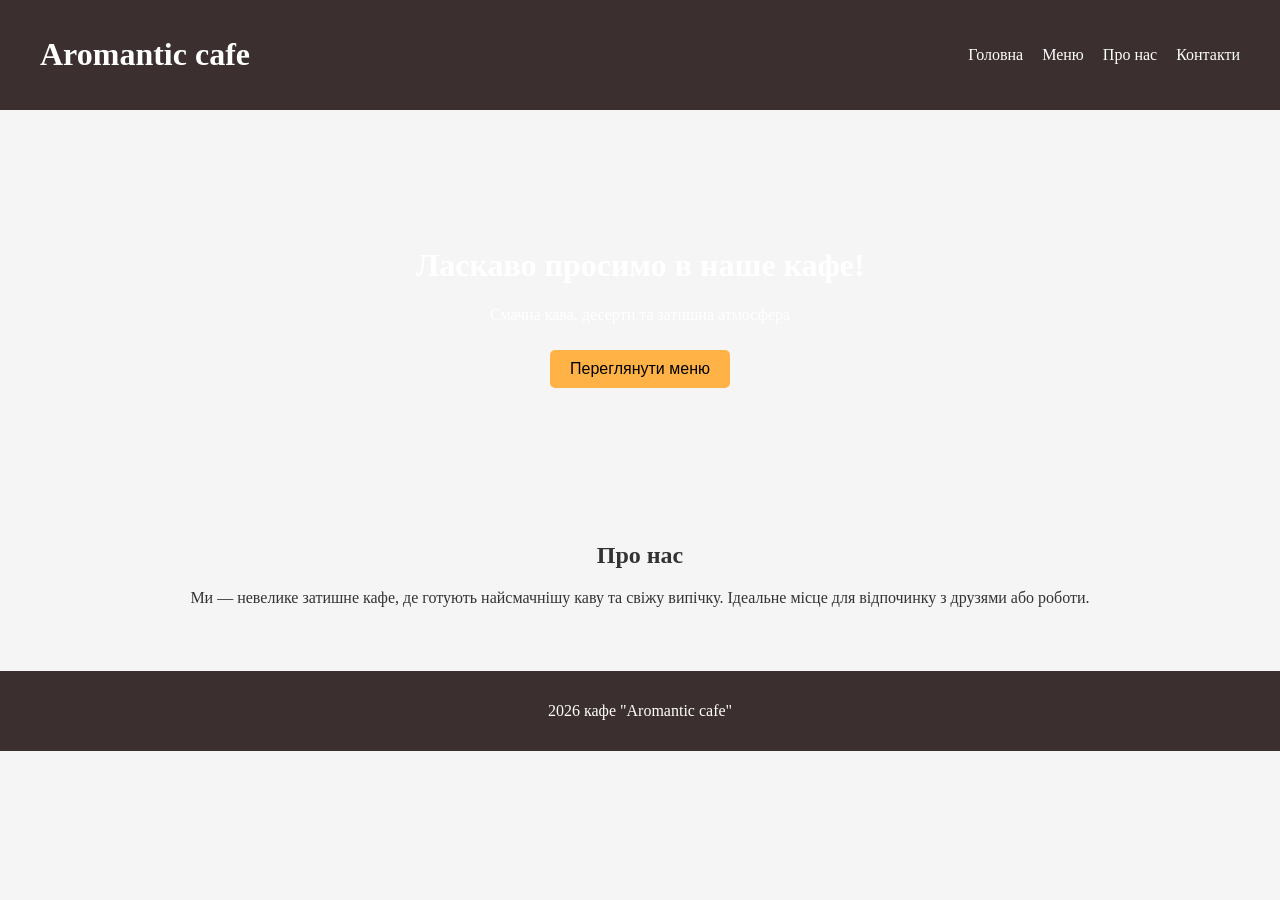
==== index.html @ 3312d3fb "Update index.html" ====
<!DOCTYPE html>
<html lang="en">
<head>
    <link rel="stylesheet" href="style.css">
</head>
<header>
    <H1>Aromantic cafe</H1>
<nav>
        <a href="#">Головна</a>
        <a href="#">Меню</a>
        <a href="#">Про нас</a>
        <a href="#">Контакти</a>
    </nav>
</header>
<menu class="hero">
    <h1>Ласкаво просимо в наше кафе!</h1>
    <p>Смачна кава, десерти та затишна атмосфера</p>
    <button>Переглянути меню</button>
</menu>
<about>
    <h2>Про нас</h2>
    <p>
        Ми — невелике затишне кафе, де готують найсмачнішу каву та свіжу випічку.
        Ідеальне місце для відпочинку з друзями або роботи.
    </p>
</about>
<footer>
    <p>2026 кафе "Aromantic cafe"</p>
</footer>
<body>
  
</body>
</html>
---- style.css ----
body{
    margin:0px;
    background: #f5f5f5;
    color: #333;
}
header {
    background: #3b2f2f;
    color: white;
    display: flex;
    justify-content: space-between;
    padding: 15px 40px;
    align-items: center;
}
nav a {
   color:white; 
   margin-left:15px;
   text-decoration: none;
   
}
.hero {
    background: url("https://images.unsplash.com/photo-1509042239860-f550ce710b93") center/cover;
    color: white;
    text-align: center;
    padding: 100px 20px;
}
.hero button {
    padding: 10px 20px;
    border: none;
    background: #ffb347;
    cursor: pointer;
    margin-top: 10px;
    font-size: 16px;
    border-radius: 5px;
}
about {
    padding: 40px;
    text-align: center;
}
footer {
    background: #3b2f2f;
    color: white;
    text-align: center;
    padding: 15px;
    margin-top: 30px;
}
.menu {
    padding: 40px;
    text-align: center;
}
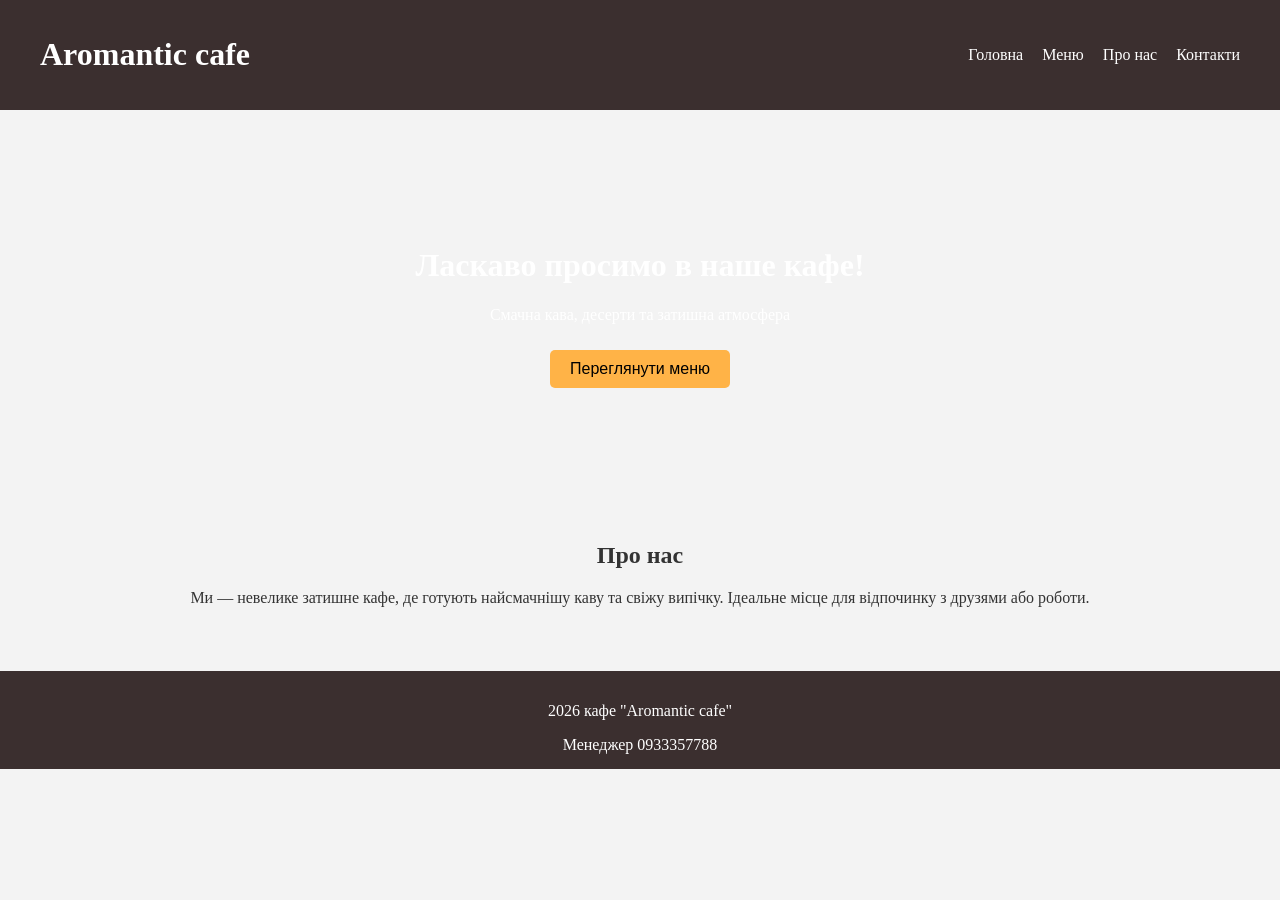
==== commit f3d6b5e7: "Update index.html" ====
--- a/index.html
+++ b/index.html
@@ -26,6 +26,7 @@
 </about>
 <footer>
     <p>2026 кафе "Aromantic cafe"</p>
+    <p1>Менеджер 0933357788</p1>
 </footer>
 <body>
   
--- a/style.css
+++ b/style.css
@@ -47,3 +47,70 @@
     padding: 40px;
     text-align: center;
 }
+body {
+    margin: 0;
+    background: #f3f3f3;
+}
+
+.top {
+    background: #3b2f2f;
+    color: white;
+    text-align: center;
+    padding: 20px;
+}
+
+.menu {
+    display: flex;
+    justify-content: center;
+    gap: 20px;
+    padding: 40px;
+    flex-wrap: wrap;
+}
+
+.item {
+    background: white;
+    padding: 20px;
+    width: 220px;
+    border-radius: 12px;
+    box-shadow: 0 0 10px rgba(0,0,0,0.1);
+}
+
+.item h2 {
+    text-align: center;
+}
+
+ul {
+    list-style: none;
+    padding: 0;
+    text-align: center;
+}
+
+li {
+    padding: 5px 0;
+}
+.topp {
+    background:#3b2f2f;
+    color:white;
+    padding: 15px;
+    margin:-10px;
+}
+.aboutt {
+    display: flex;
+    justify-content: center;
+    gap: 20px;
+    padding: 40px;
+    flex-wrap: wrap;
+}
+
+.boxx {
+    background: white;
+    width: 250px;
+    padding: 20px;
+    border-radius: 12px;
+    box-shadow: 0 0 10px rgba(0,0,0,0.1);
+    text-align: center;
+}
+
+.boxx h2 {
+    color: #3b2f2f;
+}
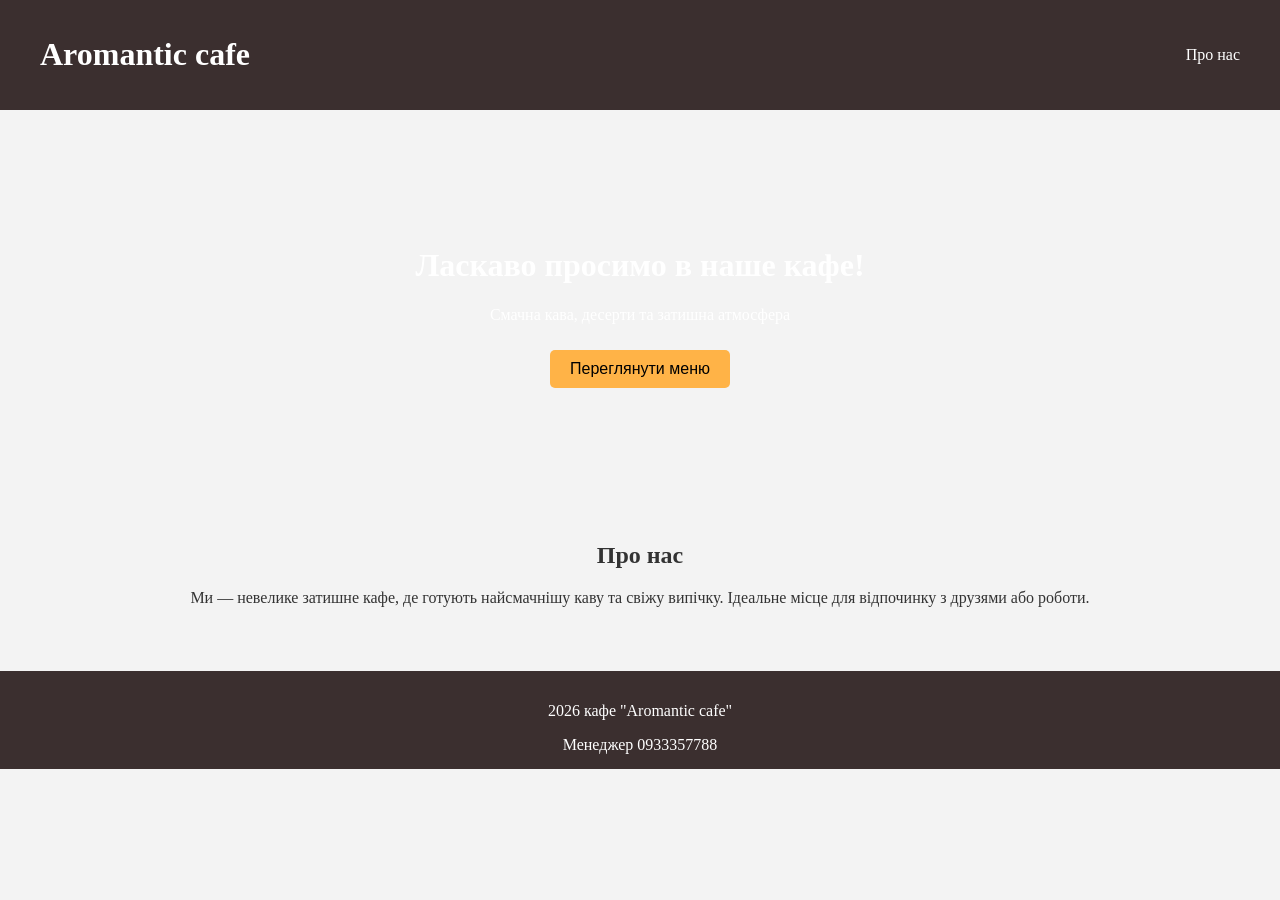
==== commit 28e0f32b: "Update index.html" ====
--- a/index.html
+++ b/index.html
@@ -6,16 +6,13 @@
 <header>
     <H1>Aromantic cafe</H1>
 <nav>
-        <a href="#">Головна</a>
-        <a href="#">Меню</a>
-        <a href="#">Про нас</a>
-        <a href="#">Контакти</a>
+        <a href="about.html">Про нас</a>
     </nav>
 </header>
 <menu class="hero">
     <h1>Ласкаво просимо в наше кафе!</h1>
     <p>Смачна кава, десерти та затишна атмосфера</p>
-    <button>Переглянути меню</button>
+    <button href="menu.html">Переглянути меню</button>
 </menu>
 <about>
     <h2>Про нас</h2>
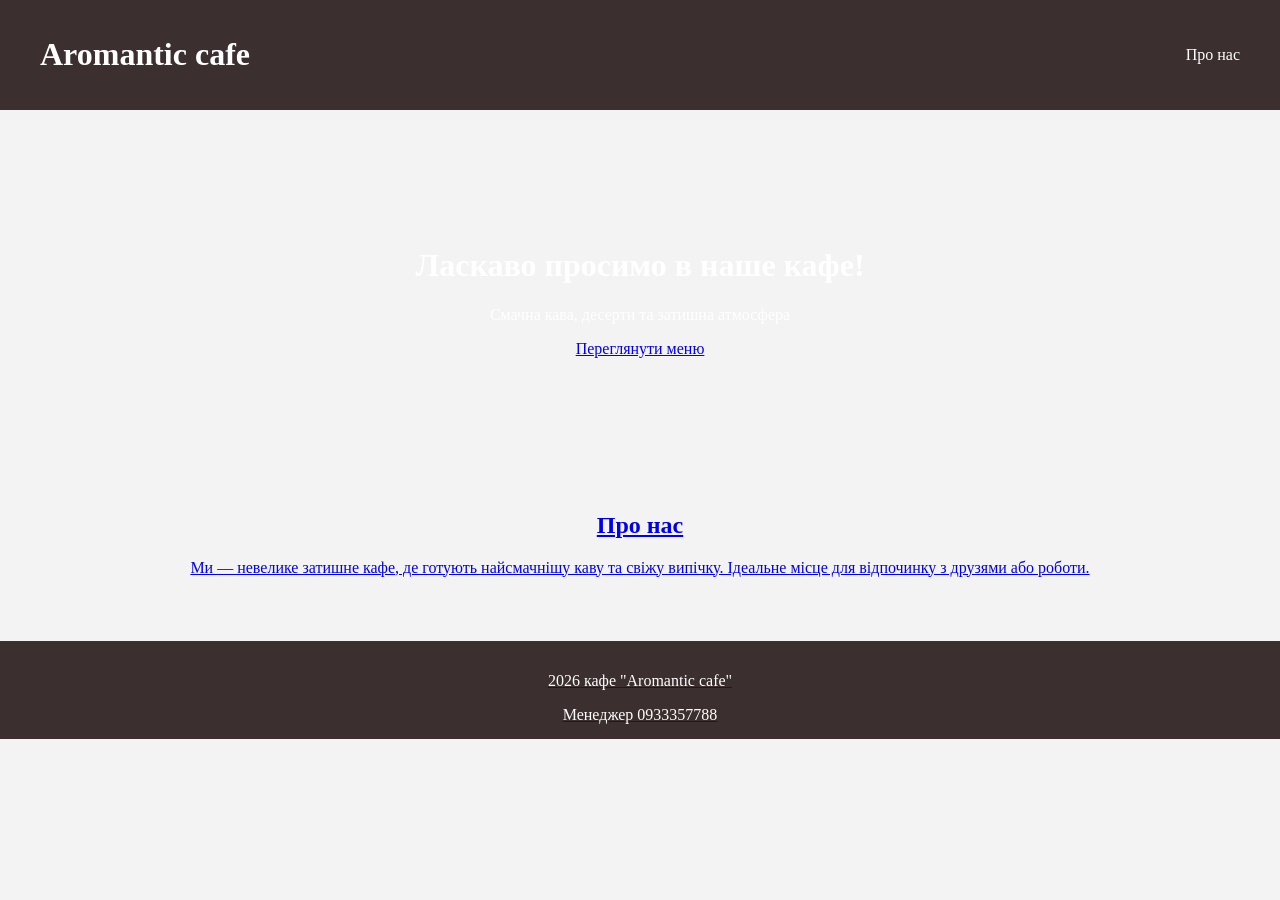
==== commit f8caba13: "Update index.html" ====
--- a/index.html
+++ b/index.html
@@ -12,7 +12,7 @@
 <menu class="hero">
     <h1>Ласкаво просимо в наше кафе!</h1>
     <p>Смачна кава, десерти та затишна атмосфера</p>
-    <button href="menu.html">Переглянути меню</button>
+    <a class="button" href="menu.html">Переглянути меню</button>
 </menu>
 <about>
     <h2>Про нас</h2>
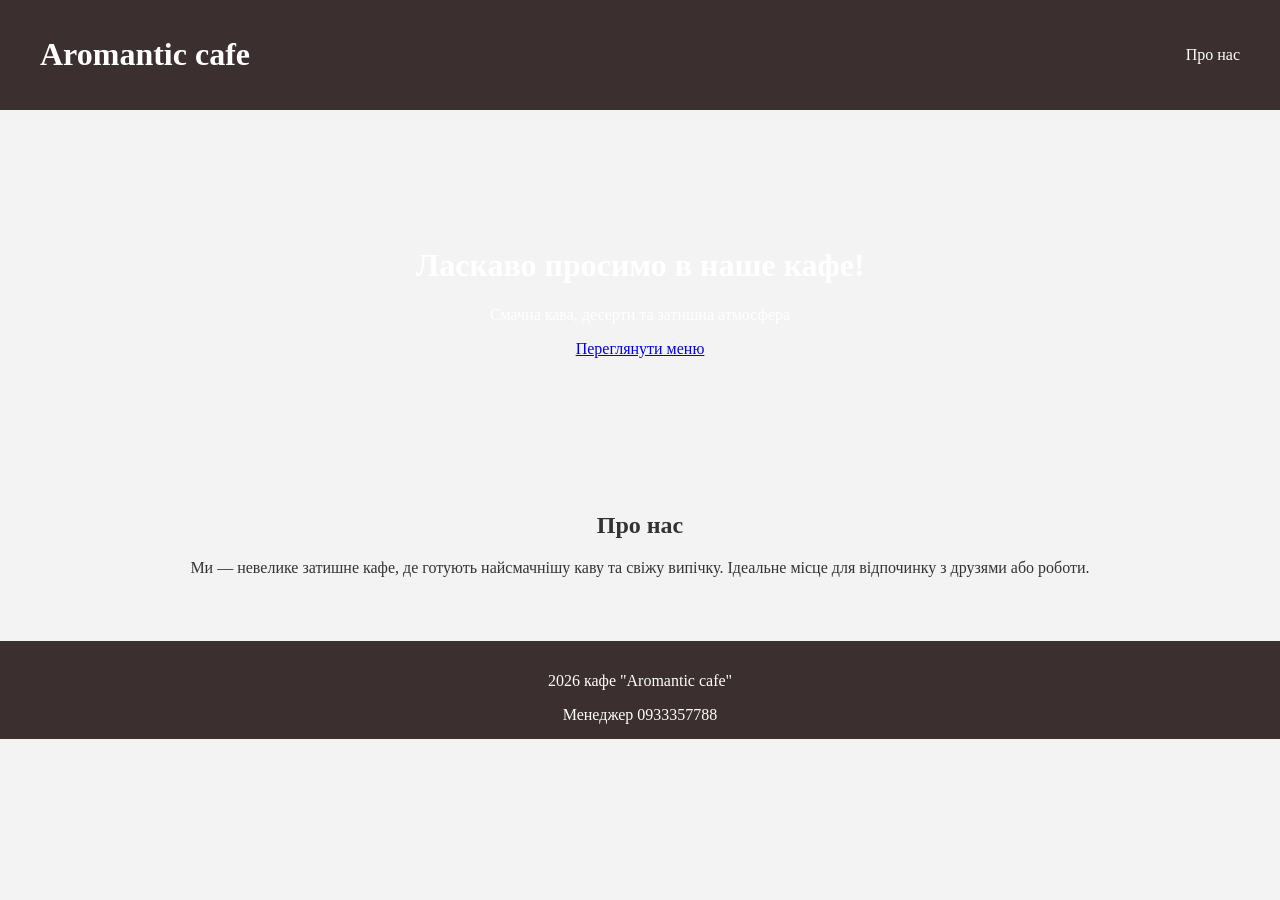
==== commit cb9b4cf7: "Update index.html" ====
--- a/index.html
+++ b/index.html
@@ -12,7 +12,7 @@
 <menu class="hero">
     <h1>Ласкаво просимо в наше кафе!</h1>
     <p>Смачна кава, десерти та затишна атмосфера</p>
-    <a class="button" href="menu.html">Переглянути меню</button>
+    <a class="button" href="menu.html">Переглянути меню</a>
 </menu>
 <about>
     <h2>Про нас</h2>
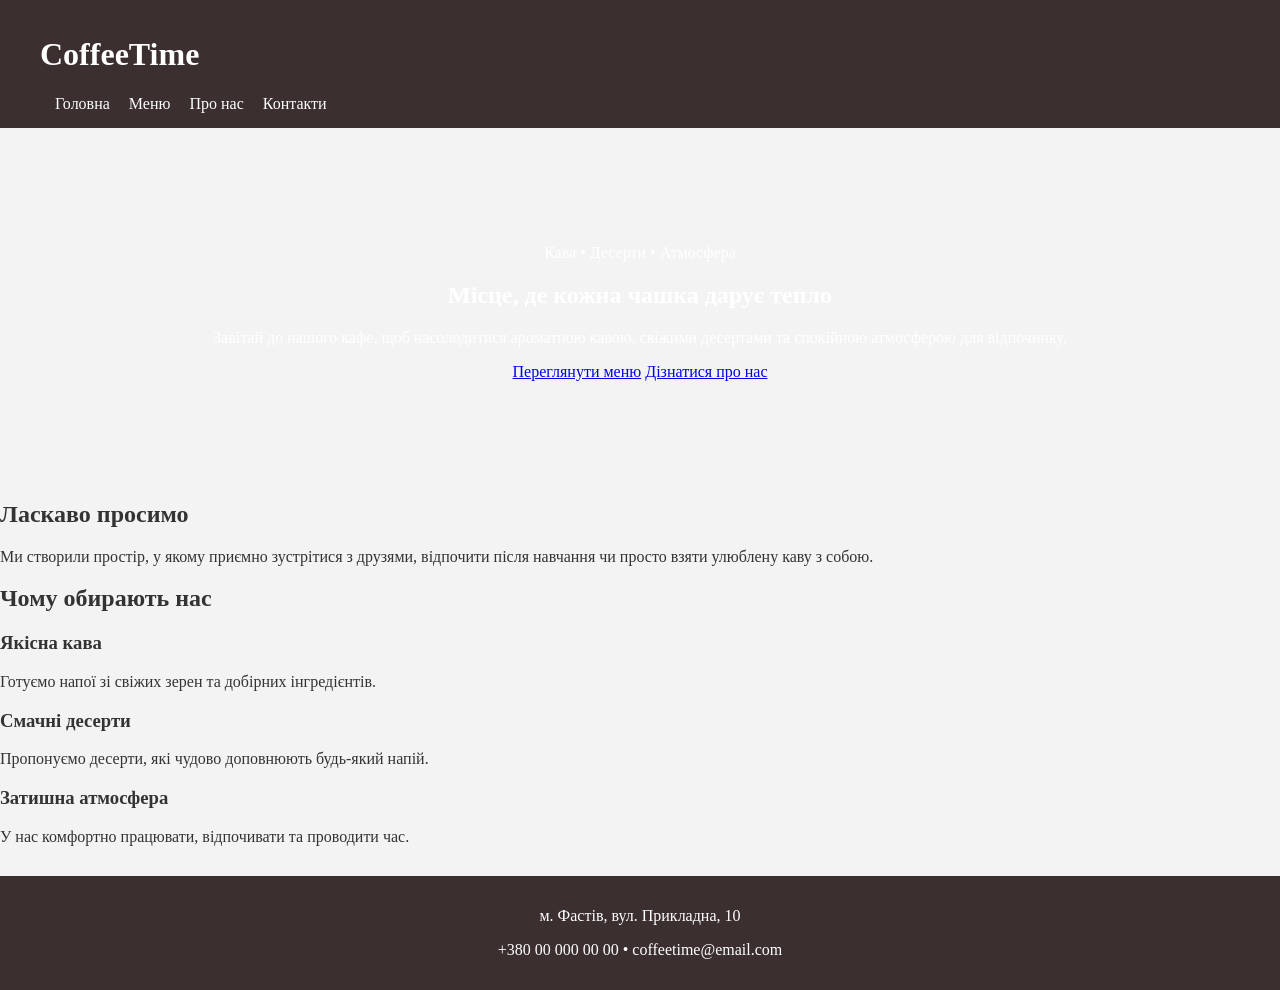
==== commit de1d8471: "Update index.html" ====
--- a/index.html
+++ b/index.html
@@ -1,31 +1,84 @@
 <!DOCTYPE html>
-<html lang="en">
+<html lang="uk">
 <head>
+    <meta charset="UTF-8">
+    <meta name="viewport" content="width=device-width, initial-scale=1.0">
+    <title>Затишне кафе</title>
     <link rel="stylesheet" href="style.css">
 </head>
-<header>
-    <H1>Aromantic cafe</H1>
-<nav>
-        <a href="about.html">Про нас</a>
-    </nav>
-</header>
-<menu class="hero">
-    <h1>Ласкаво просимо в наше кафе!</h1>
-    <p>Смачна кава, десерти та затишна атмосфера</p>
-    <a class="button" href="menu.html">Переглянути меню</a>
-</menu>
-<about>
-    <h2>Про нас</h2>
-    <p>
-        Ми — невелике затишне кафе, де готують найсмачнішу каву та свіжу випічку.
-        Ідеальне місце для відпочинку з друзями або роботи.
-    </p>
-</about>
-<footer>
-    <p>2026 кафе "Aromantic cafe"</p>
-    <p1>Менеджер 0933357788</p1>
-</footer>
 <body>
-  
+
+    <header class="header">
+        <div class="container nav">
+            <h1 class="logo">CoffeeTime</h1>
+
+            <nav class="navigation">
+                <a href="index.html">Головна</a>
+                <a href="menu.html">Меню</a>
+                <a href="about.html">Про нас</a>
+                <a href="#contacts">Контакти</a>
+            </nav>
+        </div>
+    </header>
+
+    <main>
+        <section class="hero">
+            <div class="container hero-content">
+                <p class="subtitle">Кава • Десерти • Атмосфера</p>
+                <h2>Місце, де кожна чашка дарує тепло</h2>
+                <p class="hero-text">
+                    Завітай до нашого кафе, щоб насолодитися ароматною кавою,
+                    свіжими десертами та спокійною атмосферою для відпочинку.
+                </p>
+
+                <div class="hero-buttons">
+                    <a href="menu.html" class="btn">Переглянути меню</a>
+                    <a href="about.html" class="btn btn-light">Дізнатися про нас</a>
+                </div>
+            </div>
+        </section>
+
+        <section class="welcome">
+            <div class="container">
+                <h2>Ласкаво просимо</h2>
+                <p>
+                    Ми створили простір, у якому приємно зустрітися з друзями,
+                    відпочити після навчання чи просто взяти улюблену каву з собою.
+                </p>
+            </div>
+        </section>
+
+        <section class="advantages">
+            <div class="container">
+                <h2>Чому обирають нас</h2>
+
+                <div class="cards">
+                    <div class="card">
+                        <h3>Якісна кава</h3>
+                        <p>Готуємо напої зі свіжих зерен та добірних інгредієнтів.</p>
+                    </div>
+
+                    <div class="card">
+                        <h3>Смачні десерти</h3>
+                        <p>Пропонуємо десерти, які чудово доповнюють будь-який напій.</p>
+                    </div>
+
+                    <div class="card">
+                        <h3>Затишна атмосфера</h3>
+                        <p>У нас комфортно працювати, відпочивати та проводити час.</p>
+                    </div>
+                </div>
+            </div>
+        </section>
+
+    </main>
+
+    <footer class="footer" id="contacts">
+        <div class="container">
+            <p>м. Фастів, вул. Прикладна, 10</p>
+            <p>+380 00 000 00 00 • coffeetime@email.com</p>
+        </div>
+    </footer>
+
 </body>
 </html>
--- a/style.css
+++ b/style.css
@@ -23,7 +23,7 @@
     text-align: center;
     padding: 100px 20px;
 }
-.hero button {
+.hero .button {
     padding: 10px 20px;
     border: none;
     background: #ffb347;
@@ -31,6 +31,8 @@
     margin-top: 10px;
     font-size: 16px;
     border-radius: 5px;
+    color:white;
+    text-decoration:none;
 }
 about {
     padding: 40px;
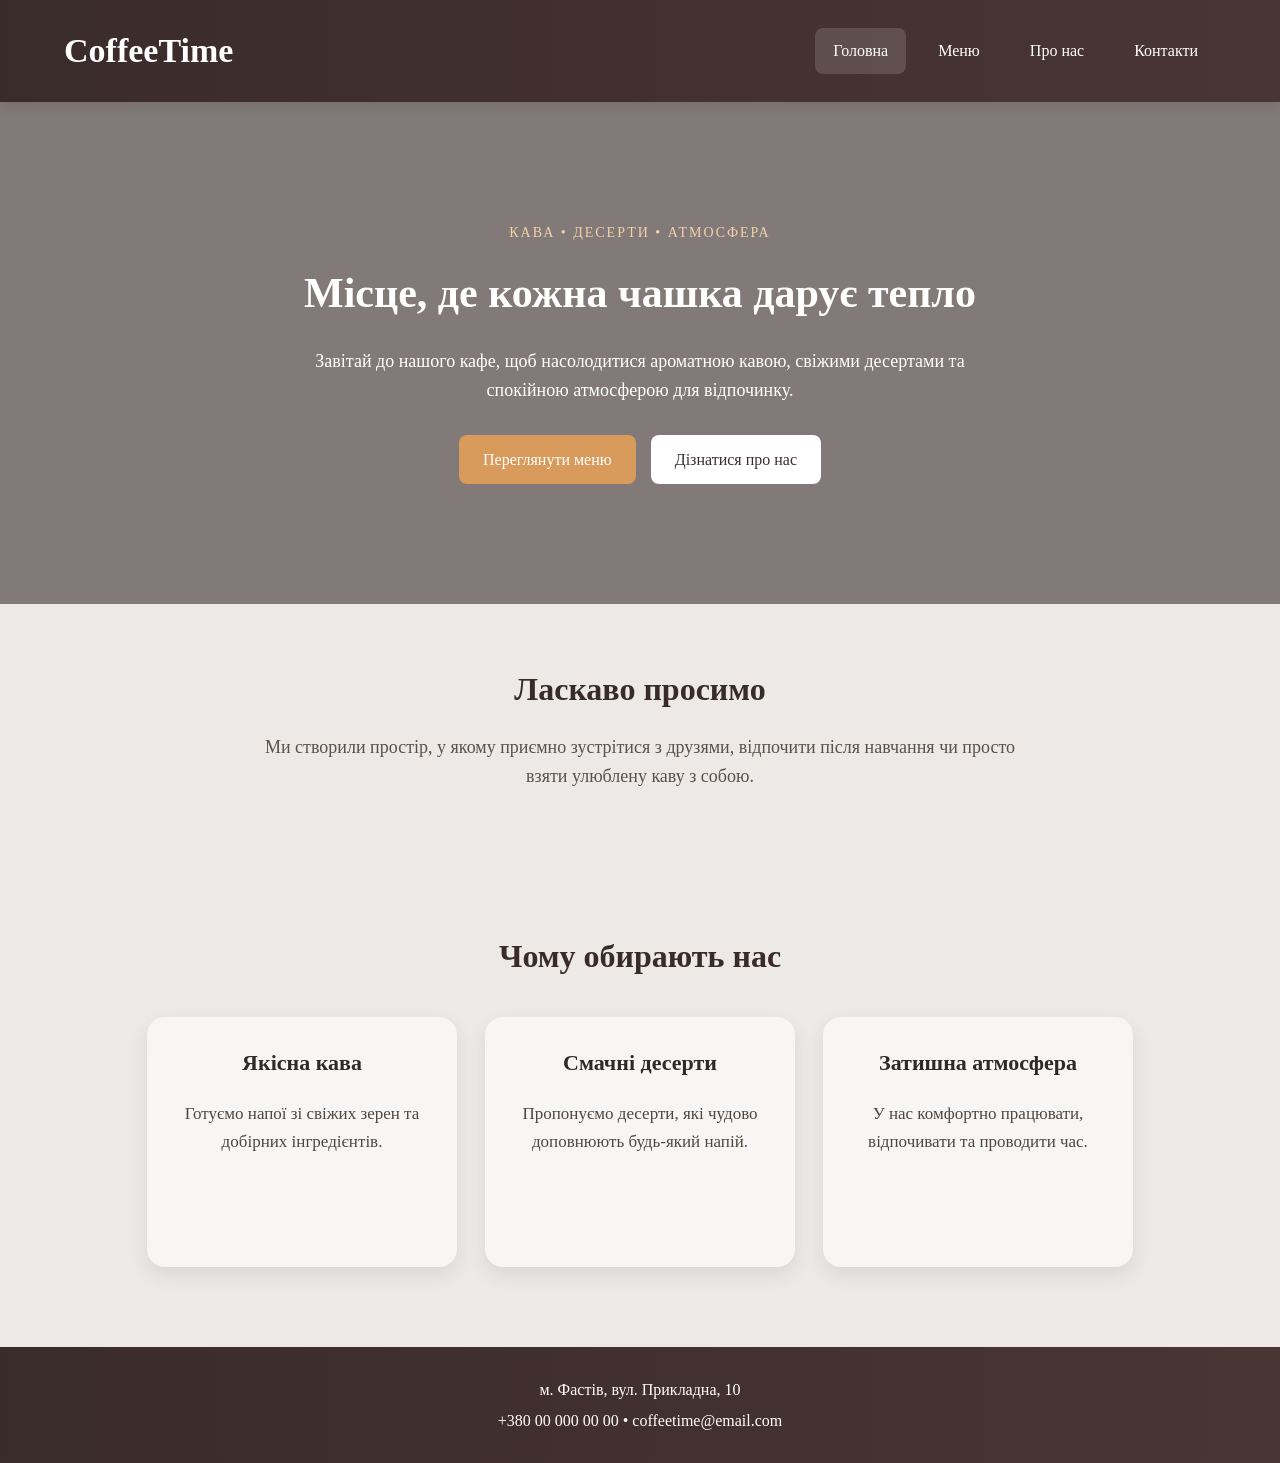
==== commit e0523f3d: "Update index.html" ====
--- a/index.html
+++ b/index.html
@@ -8,18 +8,18 @@
 </head>
 <body>
 
-    <header class="header">
-        <div class="container nav">
-            <h1 class="logo">CoffeeTime</h1>
+    <header class="topbar">
+    <div class="container topbar-content">
+        <h1 class="page-title">CoffeeTime</h1>
 
-            <nav class="navigation">
-                <a href="index.html">Головна</a>
-                <a href="menu.html">Меню</a>
-                <a href="about.html">Про нас</a>
-                <a href="#contacts">Контакти</a>
-            </nav>
-        </div>
-    </header>
+        <nav class="nav">
+            <a href="index.html" class="active">Головна</a>
+            <a href="menu.html">Меню</a>
+            <a href="about.html">Про нас</a>
+            <a href="contacts.html">Контакти</a>
+        </nav>
+    </div>
+</header>
 
     <main>
         <section class="hero">
--- a/style.css
+++ b/style.css
@@ -1,118 +1,387 @@
-body{
-    margin:0px;
-    background: #f5f5f5;
-    color: #333;
-}
-header {
-    background: #3b2f2f;
-    color: white;
+* {
+    margin: 0;
+    padding: 0;
+    box-sizing: border-box;
+}
+
+body {
+    font-family: Georgia, serif;
+    background-color: #ece9e6;
+    color: #2f2a26;
+    line-height: 1.6;
+}
+
+.container {
+    width: 90%;
+    max-width: 1200px;
+    margin: 0 auto;
+}
+
+/* ----- ШАПКА ----- */
+.topbar,
+.header {
+    background: linear-gradient(90deg, #3a2b2b, #4a3535);
+    padding: 24px 0;
+    box-shadow: 0 4px 12px rgba(0, 0, 0, 0.12);
+}
+
+.topbar-content,
+.navbar {
     display: flex;
     justify-content: space-between;
-    padding: 15px 40px;
     align-items: center;
-}
-nav a {
-   color:white; 
-   margin-left:15px;
-   text-decoration: none;
-   
-}
+    gap: 25px;
+    flex-wrap: wrap;
+}
+
+.page-title,
+.logo {
+    color: white;
+    font-size: 34px;
+    font-weight: bold;
+}
+
+.nav,
+.navigation,
+.nav-links {
+    display: flex;
+    gap: 14px;
+    flex-wrap: wrap;
+    margin-left: auto;
+}
+.nav a,
+.navigation a,
+.nav-links a {
+    text-decoration: none;
+    color: white;
+    padding: 10px 18px;
+    border-radius: 8px;
+    transition: 0.3s;
+    font-size: 16px;
+}
+
+.nav a:hover,
+.navigation a:hover,
+.nav-links a:hover,
+.nav a.active,
+.navigation a.active,
+.nav-links a.active {
+    background-color: rgba(255, 255, 255, 0.14);
+}
+
+/* ----- HERO ГОЛОВНОЇ ----- */
 .hero {
-    background: url("https://images.unsplash.com/photo-1509042239860-f550ce710b93") center/cover;
-    color: white;
-    text-align: center;
-    padding: 100px 20px;
-}
-.hero .button {
-    padding: 10px 20px;
+    background:
+        linear-gradient(rgba(59, 47, 47, 0.6), rgba(59, 47, 47, 0.6)),
+        url("https://images.unsplash.com/photo-1509042239860-f550ce710b93") center/cover no-repeat;
+    color: white;
+    text-align: center;
+    padding: 120px 20px;
+}
+
+.subtitle {
+    font-size: 14px;
+    letter-spacing: 2px;
+    text-transform: uppercase;
+    margin-bottom: 15px;
+    color: #f3d2aa;
+}
+
+.hero h1,
+.hero h2 {
+    font-size: 42px;
+    margin-bottom: 20px;
+}
+
+.hero-text {
+    max-width: 700px;
+    margin: 0 auto 30px;
+    font-size: 18px;
+}
+
+.hero-buttons {
+    display: flex;
+    justify-content: center;
+    gap: 15px;
+    flex-wrap: wrap;
+}
+
+/* ----- КНОПКИ ----- */
+.btn {
+    display: inline-block;
+    padding: 12px 24px;
+    background-color: #d89b5b;
+    color: white;
+    text-decoration: none;
+    border-radius: 8px;
+    transition: 0.3s;
+}
+
+.btn:hover {
+    background-color: #bb7f42;
+}
+
+.btn-light {
+    background-color: white;
+    color: #3b2f2f;
+}
+
+.btn-light:hover {
+    background-color: #f1e7dc;
+}
+
+/* ----- СЕКЦІЇ ----- */
+.page-section,
+.welcome,
+.advantages,
+.visit {
+    padding: 60px 0 80px;
+}
+
+.intro,
+.welcome,
+.visit-box {
+    text-align: center;
+}
+
+.intro h2,
+.welcome h2,
+.advantages h2,
+.visit h2 {
+    font-size: 32px;
+    margin-bottom: 18px;
+    color: #3a2b2b;
+    text-align: center;
+}
+
+.intro p,
+.welcome p,
+.visit-box p {
+    font-size: 18px;
+    max-width: 760px;
+    margin: 0 auto;
+    color: #5b514b;
+}
+
+/* ----- КАРТКИ ----- */
+.cards-grid,
+.cards {
+    display: flex;
+    justify-content: center;
+    gap: 28px;
+    flex-wrap: wrap;
+    margin-top: 35px;
+}
+
+.menu-card,
+.info-card,
+.card {
+    background-color: #f8f6f4;
+    width: 310px;
+    min-height: 250px;
+    padding: 28px 24px;
+    border-radius: 18px;
+    box-shadow: 0 8px 20px rgba(0, 0, 0, 0.08);
+    transition: transform 0.2s ease, box-shadow 0.2s ease;
+    text-align: center;
+}
+
+.menu-card:hover,
+.info-card:hover,
+.card:hover {
+    transform: translateY(-4px);
+    box-shadow: 0 12px 22px rgba(0, 0, 0, 0.12);
+}
+
+.menu-card h3,
+.info-card h3,
+.card h3 {
+    font-size: 22px;
+    margin-bottom: 20px;
+    color: #2f2a26;
+}
+
+.info-card p,
+.card p {
+    color: #4f4640;
+    font-size: 17px;
+}
+
+/* ----- СПИСОК МЕНЮ ----- */
+.menu-card ul {
+    list-style: none;
+}
+
+.menu-card li {
+    display: flex;
+    justify-content: space-between;
+    align-items: center;
+    padding: 10px 0;
+    border-bottom: 1px solid #ddd5cf;
+    gap: 16px;
+}
+
+.menu-card li:last-child {
+    border-bottom: none;
+}
+
+.menu-card span {
+    color: #3c342f;
+}
+
+.menu-card b {
+    color: #6a4b3b;
+    font-weight: bold;
+}
+
+/* ----- БЛОК "ЗАВІТАЙ ДО НАС" ----- */
+.visit-box {
+    background-color: #f8f6f4;
+    border-radius: 18px;
+    padding: 35px;
+    box-shadow: 0 8px 20px rgba(0, 0, 0, 0.08);
+}
+
+/* ----- КОНТАКТИ ----- */
+.contact-extra {
+    display: flex;
+    justify-content: center;
+    gap: 28px;
+    flex-wrap: wrap;
+    margin-top: 40px;
+}
+
+.contact-box {
+    background-color: #f8f6f4;
+    width: 480px;
+    max-width: 100%;
+    padding: 30px 24px;
+    border-radius: 18px;
+    box-shadow: 0 8px 20px rgba(0, 0, 0, 0.08);
+    text-align: center;
+}
+
+.contact-box h3 {
+    font-size: 24px;
+    margin-bottom: 18px;
+    color: #2f2a26;
+}
+
+.contact-box p {
+    font-size: 17px;
+    color: #4f4640;
+    margin-bottom: 10px;
+}
+
+.contact-form {
+    display: flex;
+    flex-direction: column;
+    gap: 14px;
+}
+
+.contact-form input,
+.contact-form textarea {
+    width: 100%;
+    padding: 14px 16px;
+    border: 1px solid #d7cec7;
+    border-radius: 10px;
+    background-color: white;
+    font-size: 16px;
+    font-family: inherit;
+    outline: none;
+}
+
+.contact-form textarea {
+    min-height: 140px;
+    resize: vertical;
+}
+
+.contact-form input:focus,
+.contact-form textarea:focus {
+    border-color: #b07d62;
+    box-shadow: 0 0 0 3px rgba(176, 125, 98, 0.15);
+}
+
+.contact-form .btn {
+    align-self: center;
     border: none;
-    background: #ffb347;
     cursor: pointer;
-    margin-top: 10px;
-    font-size: 16px;
-    border-radius: 5px;
-    color:white;
-    text-decoration:none;
-}
-about {
-    padding: 40px;
-    text-align: center;
-}
-footer {
-    background: #3b2f2f;
-    color: white;
-    text-align: center;
-    padding: 15px;
-    margin-top: 30px;
-}
-.menu {
-    padding: 40px;
-    text-align: center;
-}
-body {
-    margin: 0;
-    background: #f3f3f3;
-}
-
-.top {
-    background: #3b2f2f;
-    color: white;
-    text-align: center;
-    padding: 20px;
-}
-
-.menu {
-    display: flex;
-    justify-content: center;
-    gap: 20px;
-    padding: 40px;
-    flex-wrap: wrap;
-}
-
-.item {
-    background: white;
-    padding: 20px;
-    width: 220px;
-    border-radius: 12px;
-    box-shadow: 0 0 10px rgba(0,0,0,0.1);
-}
-
-.item h2 {
-    text-align: center;
-}
-
-ul {
-    list-style: none;
-    padding: 0;
-    text-align: center;
-}
-
-li {
-    padding: 5px 0;
-}
-.topp {
-    background:#3b2f2f;
-    color:white;
-    padding: 15px;
-    margin:-10px;
-}
-.aboutt {
-    display: flex;
-    justify-content: center;
-    gap: 20px;
-    padding: 40px;
-    flex-wrap: wrap;
-}
-
-.boxx {
-    background: white;
-    width: 250px;
-    padding: 20px;
-    border-radius: 12px;
-    box-shadow: 0 0 10px rgba(0,0,0,0.1);
-    text-align: center;
-}
-
-.boxx h2 {
-    color: #3b2f2f;
-}
+}
+
+/* ----- ФУТЕР ----- */
+.footer {
+    background: linear-gradient(90deg, #3a2b2b, #4a3535);
+    color: white;
+    text-align: center;
+    padding: 25px 15px;
+}
+
+.footer p {
+    margin: 5px 0;
+}
+
+/* ----- АДАПТИВ ----- */
+@media (max-width: 900px) {
+    .topbar-content,
+    .navbar {
+        flex-direction: column;
+        text-align: center;
+    }
+
+    .nav,
+    .navigation,
+    .nav-links {
+        justify-content: center;
+    }
+
+    .page-title,
+    .logo {
+        font-size: 30px;
+    }
+
+    .hero h1,
+    .hero h2 {
+        font-size: 32px;
+    }
+
+    .hero-text,
+    .intro p,
+    .welcome p,
+    .visit-box p {
+        font-size: 16px;
+    }
+}
+
+@media (max-width: 500px) {
+    .page-title,
+    .logo {
+        font-size: 26px;
+    }
+
+    .intro h2,
+    .welcome h2,
+    .advantages h2,
+    .visit h2 {
+        font-size: 27px;
+    }
+
+    .menu-card,
+    .info-card,
+    .card,
+    .contact-box {
+        width: 100%;
+        max-width: 340px;
+    }
+
+    .nav a,
+    .navigation a,
+    .nav-links a {
+        padding: 8px 14px;
+        font-size: 15px;
+    }
+
+    .contact-form input,
+    .contact-form textarea {
+        font-size: 15px;
+    }
+}
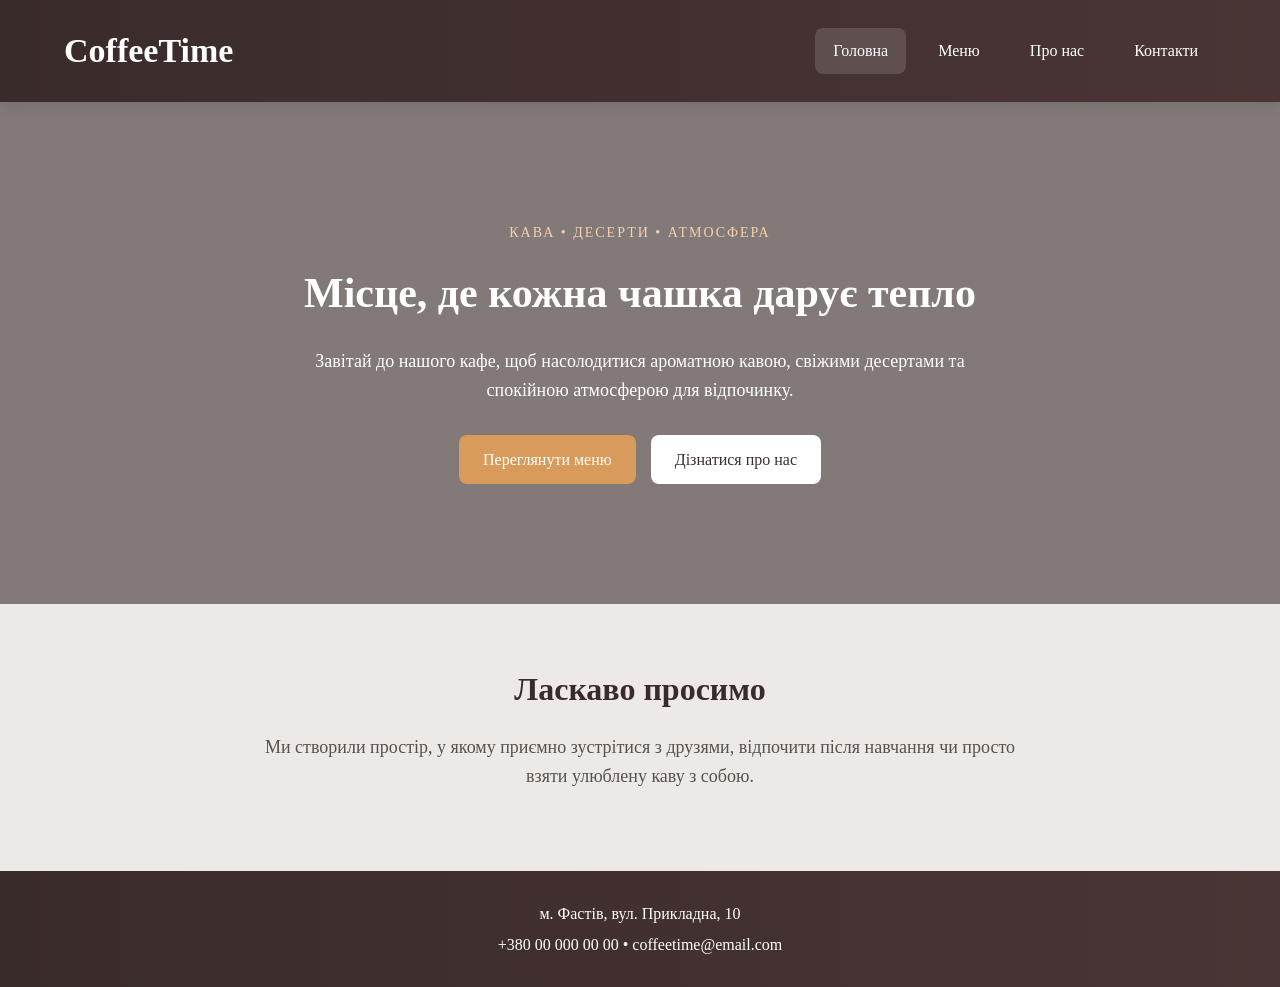
==== commit 6371ab2c: "Update index.html" ====
--- a/index.html
+++ b/index.html
@@ -48,28 +48,7 @@
             </div>
         </section>
 
-        <section class="advantages">
-            <div class="container">
-                <h2>Чому обирають нас</h2>
-
-                <div class="cards">
-                    <div class="card">
-                        <h3>Якісна кава</h3>
-                        <p>Готуємо напої зі свіжих зерен та добірних інгредієнтів.</p>
-                    </div>
-
-                    <div class="card">
-                        <h3>Смачні десерти</h3>
-                        <p>Пропонуємо десерти, які чудово доповнюють будь-який напій.</p>
-                    </div>
-
-                    <div class="card">
-                        <h3>Затишна атмосфера</h3>
-                        <p>У нас комфортно працювати, відпочивати та проводити час.</p>
-                    </div>
-                </div>
-            </div>
-        </section>
+       
 
     </main>
 
